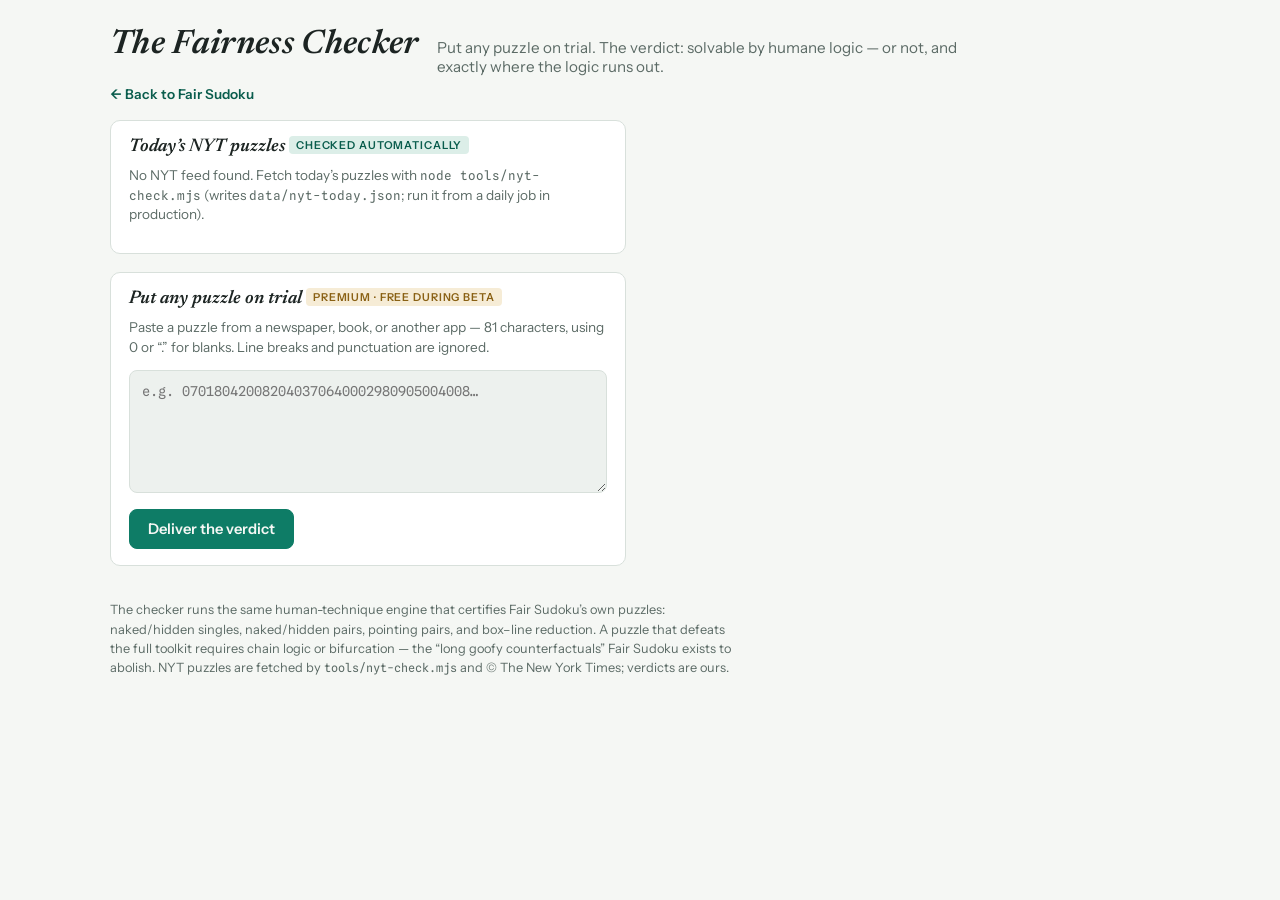
==== checker.html @ 886638c9 "Publish Fair Sudoku site 🤖 Generated with [Claude Code](https://claude.com/claude-code)  Co-Authored" ====
<!doctype html>
<html lang="en">
<head>
<meta charset="utf-8">
<meta name="viewport" content="width=device-width, initial-scale=1">
<title>Fairness Checker — Fair Sudoku</title>
<meta name="description" content="Paste any Sudoku and get a verdict: solvable by humane logic, or requires guessing — and exactly where the logic runs out.">
<meta name="theme-color" content="#0E7C66">
<!-- Social preview. TODO: swap the absolute URL for https://fairsudoku.com once the domain is live. -->
<meta property="og:title" content="The Fairness Checker — Fair Sudoku">
<meta property="og:description" content="Paste any Sudoku and get a verdict: solvable by humane logic, or requires guessing — and exactly where the logic runs out.">
<meta property="og:type" content="website">
<meta property="og:image" content="https://tim1986.github.io/fair-sudoku-site/icons/og-image.png">
<meta name="twitter:card" content="summary_large_image">
<link rel="manifest" href="manifest.webmanifest">
<link rel="apple-touch-icon" href="icons/apple-touch-icon.png">
<link rel="icon" href="icons/icon-192.png" type="image/png">
<link rel="stylesheet" href="https://fonts.googleapis.com/css2?family=Newsreader:ital,opsz,wght@0,6..72,400..700;1,6..72,400..700&family=Instrument+Sans:wght@400;500;600&family=Spline+Sans+Mono:wght@400;500;600&display=swap">
<link rel="stylesheet" href="css/styles.css">
</head>
<body>
<div class="wrap">
  <header>
    <h1>The Fairness Checker</h1>
    <div class="tagline">Put any puzzle on trial. The verdict: solvable by humane logic — or not, and exactly where the logic runs out.</div>
  </header>
  <nav class="crumbs"><a href="index.html">← Back to Fair Sudoku</a></nav>

  <main class="checker-main">
    <div class="col">
      <div class="panel">
        <h2>Today’s NYT puzzles <span class="auto-badge">checked automatically</span></h2>
        <p class="sub" id="nytSub">Verdicts for The New York Times’ daily Sudoku, all three difficulties.</p>
        <div id="nytCards" class="nyt-cards"></div>
      </div>

      <div class="panel">
        <h2>Put any puzzle on trial <span class="premium-badge">Premium · free during beta</span></h2>
        <p class="sub">Paste a puzzle from a newspaper, book, or another app — 81 characters, using
        0 or “.” for blanks. Line breaks and punctuation are ignored.</p>
        <textarea id="pasteBox" rows="5" spellcheck="false" placeholder="e.g. 070180420082040370640002980905004008…"></textarea>
        <div class="proof-actions">
          <button class="btn primary" id="checkBtn">Deliver the verdict</button>
        </div>
      </div>
    </div>

    <div class="col">
      <div class="panel verdict-panel" id="verdictPanel" hidden>
        <h2>Verdict</h2>
        <div class="verdict-stamp" id="verdictStamp"></div>
        <div class="verdict-body" id="verdictBody"></div>
        <table class="tier-table" id="tierTable"></table>
      </div>
    </div>
  </main>

  <footer>The checker runs the same human-technique engine that certifies Fair Sudoku’s own puzzles:
  naked/hidden singles, naked/hidden pairs, pointing pairs, and box–line reduction. A puzzle that
  defeats the full toolkit requires chain logic or bifurcation — the “long goofy counterfactuals”
  Fair Sudoku exists to abolish. NYT puzzles are fetched by <span class="mono">tools/nyt-check.mjs</span>
  and © The New York Times; verdicts are ours.</footer>
</div>
<script src="js/engine.js"></script>
<script src="js/premium.js"></script>
<script src="js/checker.js"></script>
<script>if ("serviceWorker" in navigator) navigator.serviceWorker.register("sw.js");</script>
</body>
</html>
---- css/styles.css ----
:root{
  --bg:#F5F7F4; --surface:#FFFFFF; --surface2:#EDF1EE;
  --ink:#1C2422; --muted:#5C6B66; --line:#D8E0DB; --line-strong:#9FAFA8;
  --accent:#0E7C66; --accent-soft:#DCEEE8; --accent-ink:#0A5D4D;
  --amber:#B07C1F; --amber-soft:#F6ECD6; --amber-ink:#8A6114;
  --error:#B3403A; --error-soft:#F4DEDC;
  --entry:#0E7C66; --focus:#0E7C66;
  color-scheme:light;
}
@media (prefers-color-scheme: dark){
  :root:not([data-theme="light"]){
    --bg:#101514; --surface:#1A211E; --surface2:#212A26;
    --ink:#E6EDE9; --muted:#93A39C; --line:#2C3733; --line-strong:#4A5A53;
    --accent:#3FBFA0; --accent-soft:#173A32; --accent-ink:#7FDCC4;
    --amber:#D9A441; --amber-soft:#3A2F16; --amber-ink:#E8C57C;
    --error:#E07B72; --error-soft:#40201D;
    --entry:#3FBFA0; --focus:#3FBFA0;
    color-scheme:dark;
  }
}
:root[data-theme="dark"]{
  --bg:#101514; --surface:#1A211E; --surface2:#212A26;
  --ink:#E6EDE9; --muted:#93A39C; --line:#2C3733; --line-strong:#4A5A53;
  --accent:#3FBFA0; --accent-soft:#173A32; --accent-ink:#7FDCC4;
  --amber:#D9A441; --amber-soft:#3A2F16; --amber-ink:#E8C57C;
  --error:#E07B72; --error-soft:#40201D;
  --entry:#3FBFA0; --focus:#3FBFA0;
  color-scheme:dark;
}
*{box-sizing:border-box}
body{background:var(--bg); color:var(--ink); font-family:"Instrument Sans",system-ui,sans-serif; margin:0; padding:0 16px 48px;}
.wrap{max-width:1060px; margin:0 auto;}
header{display:flex; align-items:baseline; gap:18px; flex-wrap:wrap; padding:28px 0 6px;}
h1{font-family:"Newsreader",Georgia,serif; font-style:italic; font-weight:600; font-size:2.1rem; margin:0; letter-spacing:.01em;}
.tagline{color:var(--muted); font-size:.95rem; max-width:52ch;}
.contract-banner{display:flex; align-items:center; gap:10px; background:var(--accent-soft); color:var(--accent-ink); border-radius:8px; padding:9px 14px; font-size:.88rem; margin:14px 0 22px; line-height:1.4;}
.contract-banner .seal{font-family:"Newsreader",serif; font-style:italic; font-weight:600; white-space:nowrap;}
main{display:grid; grid-template-columns:minmax(0,1fr) 340px; gap:28px; align-items:start;}
@media(max-width:860px){ main{grid-template-columns:1fr;} .rail{order:2} }

/* board */
.board-col{display:flex; flex-direction:column; gap:16px; min-width:0;}
.mode-row{display:flex; align-items:center; justify-content:space-between; gap:10px; max-width:560px; margin:0 auto; width:100%; flex-wrap:wrap;}
.mode-chip{font-family:"Spline Sans Mono",monospace; font-size:.78rem; letter-spacing:.06em; text-transform:uppercase; color:var(--accent-ink); background:var(--accent-soft); border-radius:6px; padding:5px 10px;}
.mode-chip.free{color:var(--muted); background:var(--surface2);}
.mode-switch{display:flex; gap:8px;}
.btn.slim{padding:6px 12px; font-size:.82rem;}
.btn.on{background:var(--accent-soft); border-color:var(--accent); color:var(--accent-ink);}
.key-hint{font-size:.68rem; border:1px solid currentColor; border-radius:3px; padding:0 4px; opacity:.65; margin-left:2px;}
.grid{display:grid; grid-template-columns:repeat(9,1fr); aspect-ratio:1; width:100%; max-width:560px; margin:0 auto;
  border:2.5px solid var(--line-strong); border-radius:6px; overflow:hidden; background:var(--surface); user-select:none;}
.cell{position:relative; display:flex; align-items:center; justify-content:center;
  font-family:"Spline Sans Mono",ui-monospace,monospace; font-size:clamp(1rem,3.4vw,1.65rem); font-weight:500;
  border-right:1px solid var(--line); border-bottom:1px solid var(--line); cursor:pointer; background:var(--surface);}
.cell:nth-child(9n){border-right:none}
.cell:nth-child(n+73){border-bottom:none}
.cell.br3{border-right:1.8px solid var(--line-strong)}
.cell.bb3{border-bottom:1.8px solid var(--line-strong)}
.cell.given{color:var(--ink); font-weight:600;}
.cell.entry{color:var(--entry);}
.cell.sel{outline:2.5px solid var(--focus); outline-offset:-2.5px; z-index:2;}
.cell.same{background:var(--surface2);}
.cell.conflict{color:var(--error); background:var(--error-soft);}
.cell.p-unit{background:color-mix(in srgb, var(--accent-soft) 55%, var(--surface));}
.cell.p-evidence{background:var(--accent-soft); box-shadow:inset 0 0 0 1.5px var(--accent);}
.cell.p-target{background:var(--amber-soft); box-shadow:inset 0 0 0 2px var(--amber); animation:pulse 1.4s ease-in-out infinite;}
.cell.p-wrong{background:var(--error-soft); box-shadow:inset 0 0 0 2px var(--error); animation:pulseErr 1.4s ease-in-out infinite;}
@keyframes pulse{50%{box-shadow:inset 0 0 0 4px var(--amber)}}
@keyframes pulseErr{50%{box-shadow:inset 0 0 0 4px var(--error)}}
@media(prefers-reduced-motion:reduce){.cell{animation:none!important}}

/* pad */
.pad{display:grid; grid-template-columns:repeat(10,1fr); gap:8px; max-width:560px; margin:0 auto; width:100%;}
.pad button{font-family:"Spline Sans Mono",monospace; font-size:1.15rem; font-weight:500; padding:10px 0 6px;
  background:var(--surface); color:var(--ink); border:1px solid var(--line); border-radius:8px; cursor:pointer; display:flex; flex-direction:column; align-items:center; gap:1px;}
.pad button:hover{border-color:var(--accent)}
.pad button:focus-visible, .btn:focus-visible, .seg button:focus-visible{outline:2px solid var(--focus); outline-offset:2px;}
.pad .rem{font-size:.62rem; color:var(--muted); font-family:"Instrument Sans",sans-serif;}
.pad button.done{opacity:.35}
.board-actions{display:flex; gap:10px; justify-content:center; flex-wrap:wrap;}
.btn{font-family:"Instrument Sans",sans-serif; font-size:.92rem; font-weight:600; padding:10px 18px; border-radius:8px; border:1px solid var(--line); background:var(--surface); color:var(--ink); cursor:pointer;}
.btn.primary{background:var(--accent); border-color:var(--accent); color:var(--bg);}
.btn.amber{background:var(--amber); border-color:var(--amber); color:var(--bg);}
.btn:hover{filter:brightness(1.05)}

/* rail */
.rail{display:flex; flex-direction:column; gap:18px;}
.panel{background:var(--surface); border:1px solid var(--line); border-radius:10px; padding:16px 18px;}
.panel h2{font-family:"Newsreader",serif; font-style:italic; font-weight:600; font-size:1.15rem; margin:0 0 10px;}
.panel .sub{color:var(--muted); font-size:.85rem; line-height:1.45; margin:0 0 12px;}
.seg{display:flex; border:1px solid var(--line); border-radius:8px; overflow:hidden;}
.seg button{flex:1; padding:9px 4px; font-size:.82rem; font-weight:600; background:var(--surface); color:var(--muted); border:none; cursor:pointer; font-family:inherit;}
.seg button.on{background:var(--accent); color:var(--bg);}
.seg button+button{border-left:1px solid var(--line)}
.techs{margin:12px 0 0; padding:0; list-style:none; font-size:.83rem; color:var(--muted); display:flex; flex-direction:column; gap:4px;}
.techs li::before{content:"✓ "; color:var(--accent); font-weight:700;}
.techs li.off{opacity:.42}
.techs li.off::before{content:"✗ "; color:var(--muted);}

.cert{border-left:3px solid var(--accent);}
.cert .stamp{font-family:"Newsreader",serif; font-style:italic; color:var(--accent-ink); font-size:.9rem; margin-bottom:10px;}
.cert table{width:100%; border-collapse:collapse; font-size:.85rem;}
.cert td{padding:3px 0; color:var(--muted);}
.cert td:last-child{text-align:right; font-family:"Spline Sans Mono",monospace; font-variant-numeric:tabular-nums; color:var(--ink);}
.cert .zero{margin-top:10px; padding-top:10px; border-top:1px dashed var(--line); font-size:.85rem; color:var(--accent-ink); font-weight:600;}

.proof .stage{display:none; margin-top:12px; padding:12px 14px; border-radius:8px; background:var(--surface2); font-size:.87rem; line-height:1.5;}
.proof .stage.show{display:block;}
.proof .tech-name{font-family:"Spline Sans Mono",monospace; font-size:.78rem; text-transform:uppercase; letter-spacing:.08em; color:var(--amber-ink); background:var(--amber-soft); display:inline-block; padding:2px 8px; border-radius:4px; margin-bottom:8px;}
.proof .stage.err{background:var(--error-soft); color:var(--ink);}
.proof-actions{display:flex; gap:8px; margin-top:12px; flex-wrap:wrap;}
.ladder-label{font-size:.72rem; text-transform:uppercase; letter-spacing:.1em; color:var(--muted); margin-top:12px;}
.qed{display:none; text-align:center; padding:26px 18px;}
.qed.show{display:block}
.qed .big{font-family:"Newsreader",serif; font-style:italic; font-weight:600; font-size:2rem; color:var(--accent-ink);}
.qed p{color:var(--muted); font-size:.9rem;}
.qed-actions{display:flex; gap:8px; justify-content:center; flex-wrap:wrap;}

/* pencil marks */
.cell .marks{position:absolute; inset:1px; display:grid; grid-template-columns:repeat(3,1fr); grid-template-rows:repeat(3,1fr); pointer-events:none;}
.cell .marks span{display:flex; align-items:center; justify-content:center; font-size:clamp(.45rem,1.25vw,.68rem); font-weight:400; color:var(--muted); line-height:1;}
footer{margin-top:34px; color:var(--muted); font-size:.8rem; max-width:70ch; line-height:1.5;}

/* stats */
.stats-row{display:grid; grid-template-columns:repeat(4,1fr); gap:8px;}
.stat{background:var(--surface2); border-radius:8px; padding:10px 4px; text-align:center;}
.stat-n{font-family:"Spline Sans Mono",monospace; font-variant-numeric:tabular-nums; font-size:1.3rem; font-weight:600; color:var(--accent-ink);}
.stat-l{font-size:.68rem; text-transform:uppercase; letter-spacing:.06em; color:var(--muted); margin-top:2px;}

/* touch ergonomics */
.btn, .pad button, .seg button, .cell, .nyt-card{touch-action:manipulation; -webkit-tap-highlight-color:transparent;}
.pad button{min-height:44px;}
@media(max-width:600px){
  body{padding:0 10px calc(24px + env(safe-area-inset-bottom));}
  header{padding-top:18px;}
  h1{font-size:1.7rem;}
  .pad{gap:5px; grid-template-columns:repeat(5,1fr);}
  .pad button{min-height:48px; font-size:1.25rem;}
  .board-actions .btn{padding:12px 16px;}
}

/* fairness checker */
.crumbs{margin:4px 0 18px; font-size:.85rem;}
.crumbs a, .header-links a{color:var(--accent-ink); text-decoration:none; font-weight:600;}
.crumbs a:hover, .header-links a:hover{text-decoration:underline;}
.header-links{font-size:.85rem; margin-left:auto;}
.checker-main{grid-template-columns:minmax(0,1fr) minmax(0,1fr);}
@media(max-width:860px){ .checker-main{grid-template-columns:1fr;} }
.checker-main .col{display:flex; flex-direction:column; gap:18px; min-width:0;}
.auto-badge, .premium-badge{font-family:"Instrument Sans",sans-serif; font-style:normal; font-size:.68rem; font-weight:600; text-transform:uppercase; letter-spacing:.08em; border-radius:4px; padding:2px 7px; vertical-align:2px;}
.auto-badge{color:var(--accent-ink); background:var(--accent-soft);}
.premium-badge{color:var(--amber-ink); background:var(--amber-soft);}
textarea{width:100%; resize:vertical; background:var(--surface2); color:var(--ink); border:1px solid var(--line); border-radius:8px; padding:10px 12px; font-family:"Spline Sans Mono",monospace; font-size:.85rem; line-height:1.5;}
textarea:focus-visible{outline:2px solid var(--focus); outline-offset:1px;}
.mono{font-family:"Spline Sans Mono",monospace; font-size:.92em;}
.nyt-cards{display:grid; grid-template-columns:repeat(3,1fr); gap:10px;}
@media(max-width:480px){ .nyt-cards{grid-template-columns:1fr;} }
.nyt-card{border:1px solid var(--line); border-radius:8px; background:var(--surface2); padding:12px 10px; text-align:center; cursor:pointer; font-family:inherit; color:var(--ink); display:flex; flex-direction:column; gap:4px;}
.nyt-card:hover{border-color:var(--line-strong);}
.nyt-card:focus-visible{outline:2px solid var(--focus); outline-offset:2px;}
.nyt-card .nyt-tier{font-size:.72rem; text-transform:uppercase; letter-spacing:.1em; color:var(--muted);}
.nyt-card .nyt-verdict{font-family:"Newsreader",serif; font-style:italic; font-weight:600; font-size:1.25rem;}
.nyt-card.good .nyt-verdict{color:var(--accent-ink);}
.nyt-card.bad .nyt-verdict{color:var(--error);}
.nyt-card .nyt-detail{font-size:.74rem; color:var(--muted);}
.verdict-stamp{font-family:"Newsreader",serif; font-style:italic; font-weight:600; font-size:1.3rem; margin-bottom:8px;}
.verdict-stamp.good{color:var(--accent-ink);}
.verdict-stamp.bad{color:var(--error);}
.verdict-body{font-size:.9rem; line-height:1.55; color:var(--ink); margin-bottom:12px;}
.tier-table{width:100%; border-collapse:collapse; font-size:.85rem;}
.tier-table td{padding:6px 8px 6px 0; border-top:1px dashed var(--line); color:var(--muted); vertical-align:top;}
.tier-table td:first-child{width:1.4em; font-weight:700;}
.tier-table tr.ok td:first-child{color:var(--accent);}
.tier-table tr.fail td:first-child{color:var(--error);}
.tier-table tr.ok td:nth-child(2){color:var(--ink); font-weight:600;}
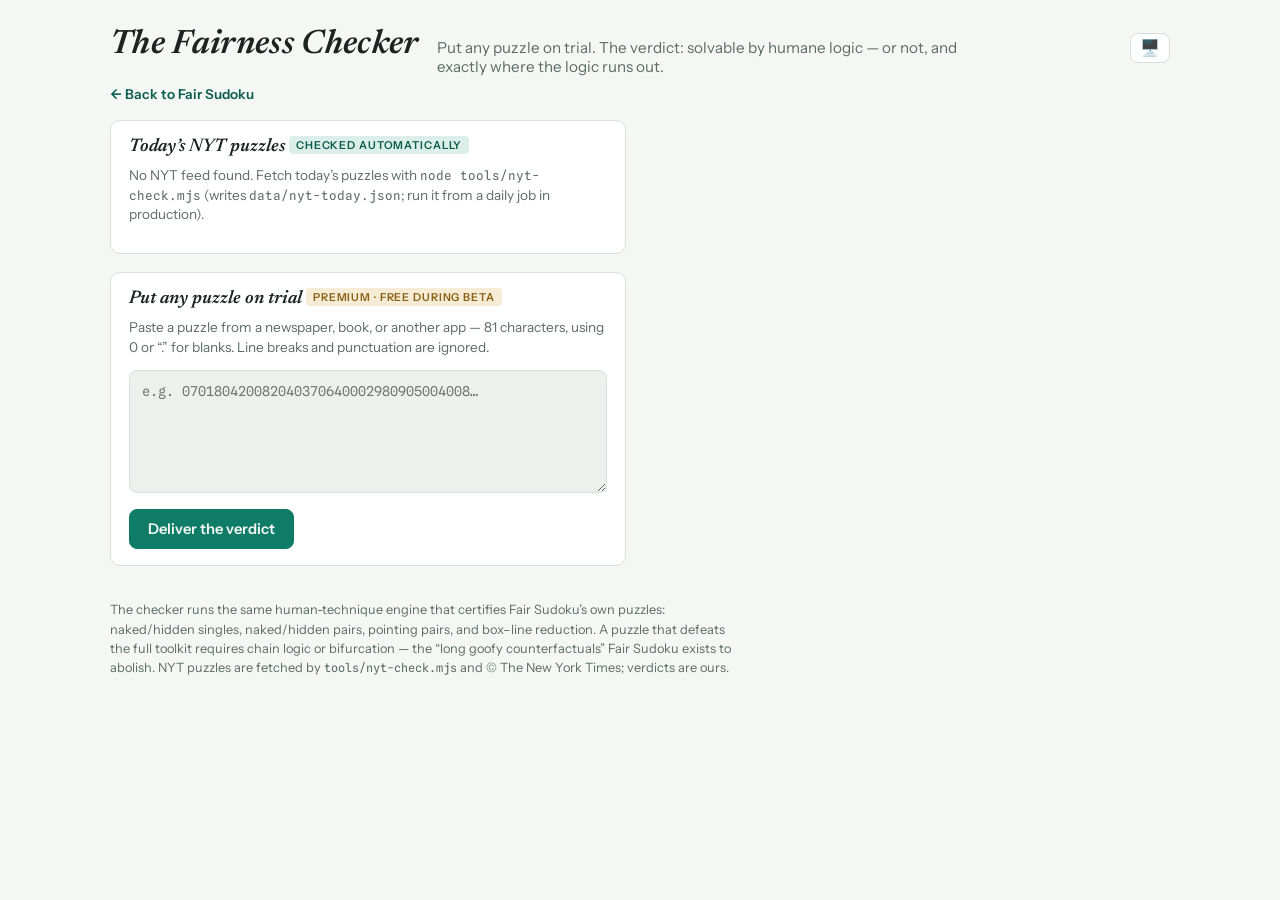
==== commit b0d74c98: "Publish: theme toggle, onboarding, image share card 🤖 Generated with [Claude Code](https://claude.co" ====
--- a/checker.html
+++ b/checker.html
@@ -6,11 +6,12 @@
 <title>Fairness Checker — Fair Sudoku</title>
 <meta name="description" content="Paste any Sudoku and get a verdict: solvable by humane logic, or requires guessing — and exactly where the logic runs out.">
 <meta name="theme-color" content="#0E7C66">
-<!-- Social preview. TODO: swap the absolute URL for https://fairsudoku.com once the domain is live. -->
+<script>try{var t=localStorage.getItem('fs-theme');if(t==='dark'||t==='light')document.documentElement.setAttribute('data-theme',t);}catch(e){}</script>
 <meta property="og:title" content="The Fairness Checker — Fair Sudoku">
 <meta property="og:description" content="Paste any Sudoku and get a verdict: solvable by humane logic, or requires guessing — and exactly where the logic runs out.">
 <meta property="og:type" content="website">
-<meta property="og:image" content="https://tim1986.github.io/fair-sudoku-site/icons/og-image.png">
+<meta property="og:url" content="https://fairsudoku.com/checker.html">
+<meta property="og:image" content="https://fairsudoku.com/icons/og-image.png">
 <meta name="twitter:card" content="summary_large_image">
 <link rel="manifest" href="manifest.webmanifest">
 <link rel="apple-touch-icon" href="icons/apple-touch-icon.png">
@@ -23,6 +24,9 @@
   <header>
     <h1>The Fairness Checker</h1>
     <div class="tagline">Put any puzzle on trial. The verdict: solvable by humane logic — or not, and exactly where the logic runs out.</div>
+    <div class="header-links">
+      <button id="themeToggle" class="theme-toggle" type="button" aria-label="Theme">🖥️</button>
+    </div>
   </header>
   <nav class="crumbs"><a href="index.html">← Back to Fair Sudoku</a></nav>
 
@@ -61,7 +65,9 @@
   Fair Sudoku exists to abolish. NYT puzzles are fetched by <span class="mono">tools/nyt-check.mjs</span>
   and © The New York Times; verdicts are ours.</footer>
 </div>
+<script src="js/theme.js"></script>
 <script src="js/engine.js"></script>
+<script src="js/async-engine.js"></script>
 <script src="js/premium.js"></script>
 <script src="js/checker.js"></script>
 <script>if ("serviceWorker" in navigator) navigator.serviceWorker.register("sw.js");</script>
--- a/css/styles.css
+++ b/css/styles.css
@@ -28,6 +28,8 @@
   color-scheme:dark;
 }
 *{box-sizing:border-box}
+[hidden]{display:none!important} /* beats element display rules like .diff-row{display:flex} */
+.sr-only{position:absolute;width:1px;height:1px;padding:0;margin:-1px;overflow:hidden;clip:rect(0 0 0 0);white-space:nowrap;border:0;}
 body{background:var(--bg); color:var(--ink); font-family:"Instrument Sans",system-ui,sans-serif; margin:0; padding:0 16px 48px;}
 .wrap{max-width:1060px; margin:0 auto;}
 header{display:flex; align-items:baseline; gap:18px; flex-wrap:wrap; padding:28px 0 6px;}
@@ -45,6 +47,13 @@
 .mode-chip.free{color:var(--muted); background:var(--surface2);}
 .mode-switch{display:flex; gap:8px;}
 .btn.slim{padding:6px 12px; font-size:.82rem;}
+.diff-row{display:flex; align-items:center; gap:10px; max-width:560px; margin:0 auto; width:100%;}
+.diff-label{font-size:.72rem; text-transform:uppercase; letter-spacing:.09em; color:var(--muted);}
+.diff-pills{display:flex; gap:6px; flex-wrap:wrap;}
+.diff-pill{font-family:inherit; font-size:.78rem; font-weight:600; padding:5px 11px; border-radius:999px; border:1px solid var(--line); background:var(--surface); color:var(--muted); cursor:pointer;}
+.diff-pill:hover{border-color:var(--accent);}
+.diff-pill.on{background:var(--accent-soft); border-color:var(--accent); color:var(--accent-ink);}
+.diff-pill:focus-visible{outline:2px solid var(--focus); outline-offset:2px;}
 .btn.on{background:var(--accent-soft); border-color:var(--accent); color:var(--accent-ink);}
 .key-hint{font-size:.68rem; border:1px solid currentColor; border-radius:3px; padding:0 4px; opacity:.65; margin-left:2px;}
 .grid{display:grid; grid-template-columns:repeat(9,1fr); aspect-ratio:1; width:100%; max-width:560px; margin:0 auto;
@@ -52,6 +61,10 @@
 .cell{position:relative; display:flex; align-items:center; justify-content:center;
   font-family:"Spline Sans Mono",ui-monospace,monospace; font-size:clamp(1rem,3.4vw,1.65rem); font-weight:500;
   border-right:1px solid var(--line); border-bottom:1px solid var(--line); cursor:pointer; background:var(--surface);}
+.grid{position:relative;}
+.grid.loading::after{content:"Certifying a fair puzzle…"; position:absolute; inset:0; display:flex; align-items:center; justify-content:center;
+  background:color-mix(in srgb, var(--surface) 78%, transparent); color:var(--accent-ink);
+  font-family:"Newsreader",serif; font-style:italic; font-size:1rem; z-index:5;}
 .cell:nth-child(9n){border-right:none}
 .cell:nth-child(n+73){border-bottom:none}
 .cell.br3{border-right:1.8px solid var(--line-strong)}
@@ -82,6 +95,7 @@
 .btn.primary{background:var(--accent); border-color:var(--accent); color:var(--bg);}
 .btn.amber{background:var(--amber); border-color:var(--amber); color:var(--bg);}
 .btn:hover{filter:brightness(1.05)}
+.btn:disabled{opacity:.4; cursor:default; filter:none;}
 
 /* rail */
 .rail{display:flex; flex-direction:column; gap:18px;}
@@ -104,6 +118,7 @@
 .cert td:last-child{text-align:right; font-family:"Spline Sans Mono",monospace; font-variant-numeric:tabular-nums; color:var(--ink);}
 .cert .zero{margin-top:10px; padding-top:10px; border-top:1px dashed var(--line); font-size:.85rem; color:var(--accent-ink); font-weight:600;}
 
+.board-proof{max-width:560px; width:100%; margin:0 auto;}
 .proof .stage{display:none; margin-top:12px; padding:12px 14px; border-radius:8px; background:var(--surface2); font-size:.87rem; line-height:1.5;}
 .proof .stage.show{display:block;}
 .proof .tech-name{font-family:"Spline Sans Mono",monospace; font-size:.78rem; text-transform:uppercase; letter-spacing:.08em; color:var(--amber-ink); background:var(--amber-soft); display:inline-block; padding:2px 8px; border-radius:4px; margin-bottom:8px;}
@@ -120,6 +135,25 @@
 .cell .marks{position:absolute; inset:1px; display:grid; grid-template-columns:repeat(3,1fr); grid-template-rows:repeat(3,1fr); pointer-events:none;}
 .cell .marks span{display:flex; align-items:center; justify-content:center; font-size:clamp(.45rem,1.25vw,.68rem); font-weight:400; color:var(--muted); line-height:1;}
 footer{margin-top:34px; color:var(--muted); font-size:.8rem; max-width:70ch; line-height:1.5;}
+.linkish{background:none; border:none; color:var(--accent-ink); font:inherit; cursor:pointer; padding:0; text-decoration:underline; text-underline-offset:2px;}
+
+/* onboarding modal */
+.modal-scrim{position:fixed; inset:0; background:color-mix(in srgb, #000 55%, transparent); display:flex; align-items:center; justify-content:center; padding:20px; z-index:50;}
+.modal{background:var(--surface); border:1px solid var(--line); border-radius:16px; max-width:440px; width:100%; padding:28px 26px 22px; box-shadow:0 24px 60px rgba(0,0,0,.35);}
+.ob-slide{display:flex; flex-direction:column;}
+.ob-illo{width:120px; height:120px; object-fit:contain; align-self:center; margin-bottom:6px;}
+.ob-eyebrow{font-size:.72rem; text-transform:uppercase; letter-spacing:.12em; color:var(--accent-ink); font-weight:600; margin-bottom:6px;}
+.modal h2{font-family:"Newsreader",serif; font-style:italic; font-weight:600; font-size:1.6rem; margin:0 0 10px; outline:none;}
+.modal p{color:var(--muted); font-size:.95rem; line-height:1.6; margin:0;}
+.modal p strong{color:var(--ink);}
+.modal p em{color:var(--accent-ink); font-style:italic;}
+.ob-dots{display:flex; gap:7px; justify-content:center; margin:22px 0 16px;}
+.ob-dot{width:8px; height:8px; border-radius:50%; background:var(--line-strong); opacity:.4;}
+.ob-dot.on{background:var(--accent); opacity:1;}
+.ob-actions{display:flex; justify-content:space-between; gap:10px;}
+.ob-actions .btn{min-width:96px;}
+@media(prefers-reduced-motion:no-preference){ .modal{animation:obIn .22s ease;} }
+@keyframes obIn{from{opacity:0; transform:translateY(8px) scale(.98);} to{opacity:1; transform:none;}}
 
 /* stats */
 .stats-row{display:grid; grid-template-columns:repeat(4,1fr); gap:8px;}
@@ -143,7 +177,10 @@
 .crumbs{margin:4px 0 18px; font-size:.85rem;}
 .crumbs a, .header-links a{color:var(--accent-ink); text-decoration:none; font-weight:600;}
 .crumbs a:hover, .header-links a:hover{text-decoration:underline;}
-.header-links{font-size:.85rem; margin-left:auto;}
+.header-links{font-size:.85rem; margin-left:auto; display:flex; align-items:center; gap:14px;}
+.theme-toggle{background:var(--surface); border:1px solid var(--line); border-radius:8px; cursor:pointer; font-size:1rem; line-height:1; padding:6px 9px;}
+.theme-toggle:hover{border-color:var(--accent);}
+.theme-toggle:focus-visible{outline:2px solid var(--focus); outline-offset:2px;}
 .checker-main{grid-template-columns:minmax(0,1fr) minmax(0,1fr);}
 @media(max-width:860px){ .checker-main{grid-template-columns:1fr;} }
 .checker-main .col{display:flex; flex-direction:column; gap:18px; min-width:0;}
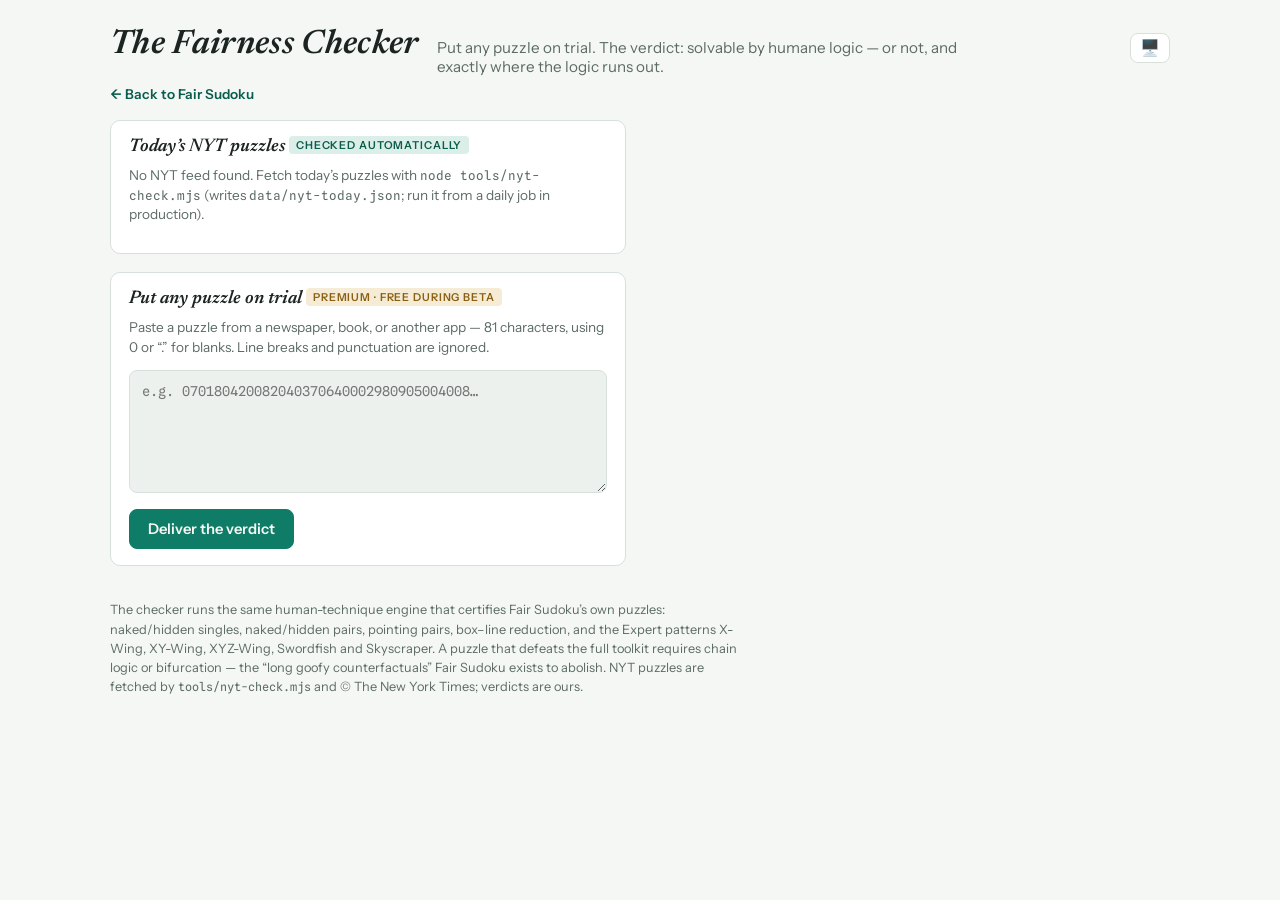
==== commit c2f36f2e: "Publish: Skyscraper, install prompt, SEO/404, checker footer fix 🤖 Generated with [Claude Code](http" ====
--- a/checker.html
+++ b/checker.html
@@ -60,9 +60,10 @@
   </main>
 
   <footer>The checker runs the same human-technique engine that certifies Fair Sudoku’s own puzzles:
-  naked/hidden singles, naked/hidden pairs, pointing pairs, and box–line reduction. A puzzle that
-  defeats the full toolkit requires chain logic or bifurcation — the “long goofy counterfactuals”
-  Fair Sudoku exists to abolish. NYT puzzles are fetched by <span class="mono">tools/nyt-check.mjs</span>
+  naked/hidden singles, naked/hidden pairs, pointing pairs, box–line reduction, and the Expert
+  patterns X-Wing, XY-Wing, XYZ-Wing, Swordfish and Skyscraper. A puzzle that defeats the full toolkit requires
+  chain logic or bifurcation — the “long goofy counterfactuals” Fair Sudoku exists to abolish.
+  NYT puzzles are fetched by <span class="mono">tools/nyt-check.mjs</span>
   and © The New York Times; verdicts are ours.</footer>
 </div>
 <script src="js/theme.js"></script>
--- a/css/styles.css
+++ b/css/styles.css
@@ -181,6 +181,7 @@
 .theme-toggle{background:var(--surface); border:1px solid var(--line); border-radius:8px; cursor:pointer; font-size:1rem; line-height:1; padding:6px 9px;}
 .theme-toggle:hover{border-color:var(--accent);}
 .theme-toggle:focus-visible{outline:2px solid var(--focus); outline-offset:2px;}
+.install-btn{background:var(--accent-soft); border-color:var(--accent); color:var(--accent-ink);}
 .checker-main{grid-template-columns:minmax(0,1fr) minmax(0,1fr);}
 @media(max-width:860px){ .checker-main{grid-template-columns:1fr;} }
 .checker-main .col{display:flex; flex-direction:column; gap:18px; min-width:0;}
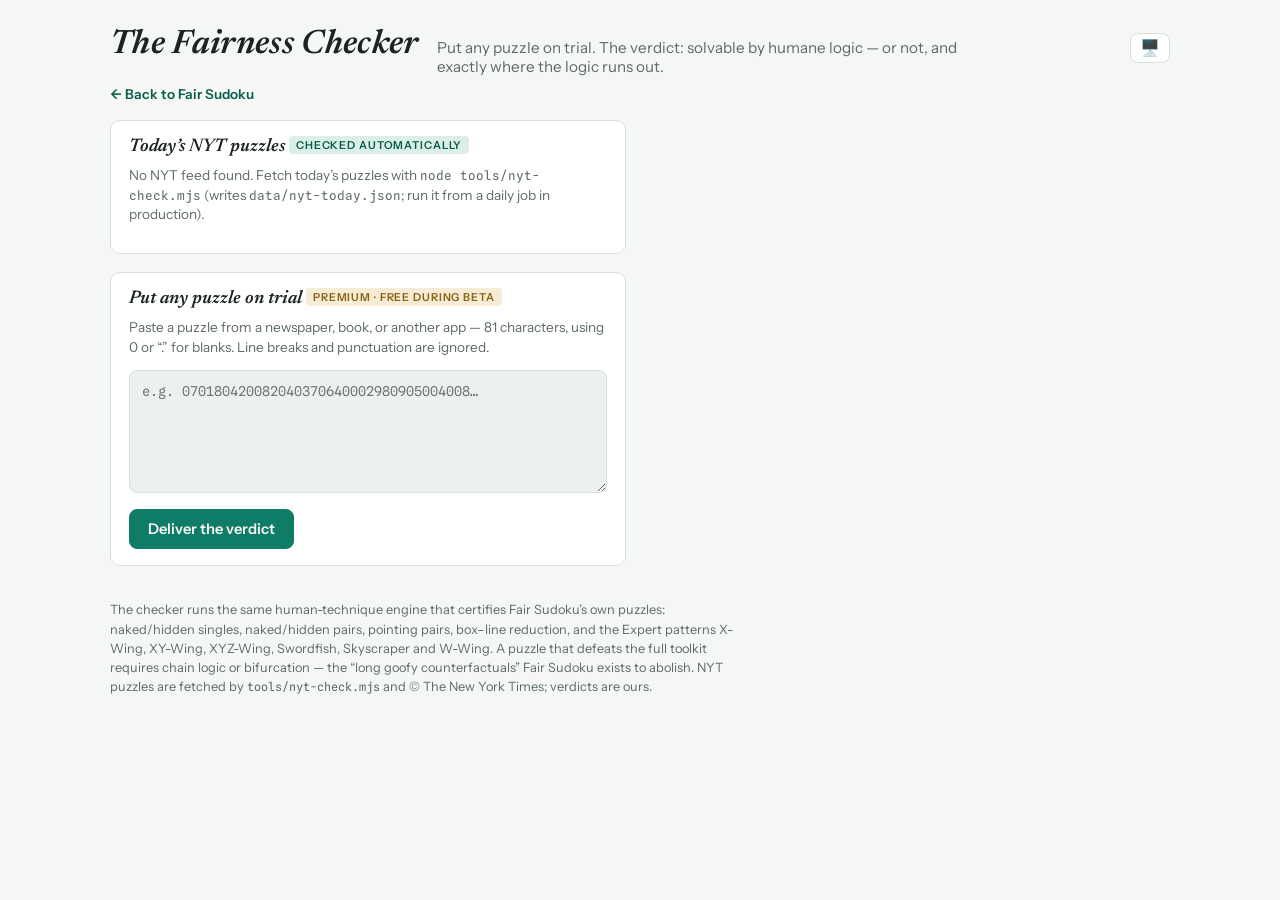
==== commit 091cf7b4: "Publish: W-Wing + technique tracker 🤖 Generated with [Claude Code](https://claude.com/claude-code)  " ====
--- a/checker.html
+++ b/checker.html
@@ -61,7 +61,7 @@
 
   <footer>The checker runs the same human-technique engine that certifies Fair Sudoku’s own puzzles:
   naked/hidden singles, naked/hidden pairs, pointing pairs, box–line reduction, and the Expert
-  patterns X-Wing, XY-Wing, XYZ-Wing, Swordfish and Skyscraper. A puzzle that defeats the full toolkit requires
+  patterns X-Wing, XY-Wing, XYZ-Wing, Swordfish, Skyscraper and W-Wing. A puzzle that defeats the full toolkit requires
   chain logic or bifurcation — the “long goofy counterfactuals” Fair Sudoku exists to abolish.
   NYT puzzles are fetched by <span class="mono">tools/nyt-check.mjs</span>
   and © The New York Times; verdicts are ours.</footer>
--- a/css/styles.css
+++ b/css/styles.css
@@ -160,6 +160,9 @@
 .stat{background:var(--surface2); border-radius:8px; padding:10px 4px; text-align:center;}
 .stat-n{font-family:"Spline Sans Mono",monospace; font-variant-numeric:tabular-nums; font-size:1.3rem; font-weight:600; color:var(--accent-ink);}
 .stat-l{font-size:.68rem; text-transform:uppercase; letter-spacing:.06em; color:var(--muted); margin-top:2px;}
+.tech-met{margin-top:12px; padding-top:12px; border-top:1px dashed var(--line); font-size:.82rem; color:var(--muted);}
+.tech-met .tm-count{font-family:"Spline Sans Mono",monospace; font-variant-numeric:tabular-nums; color:var(--accent-ink); font-weight:600;}
+.tech-met strong{color:var(--ink); font-weight:600;}
 
 /* touch ergonomics */
 .btn, .pad button, .seg button, .cell, .nyt-card{touch-action:manipulation; -webkit-tap-highlight-color:transparent;}
